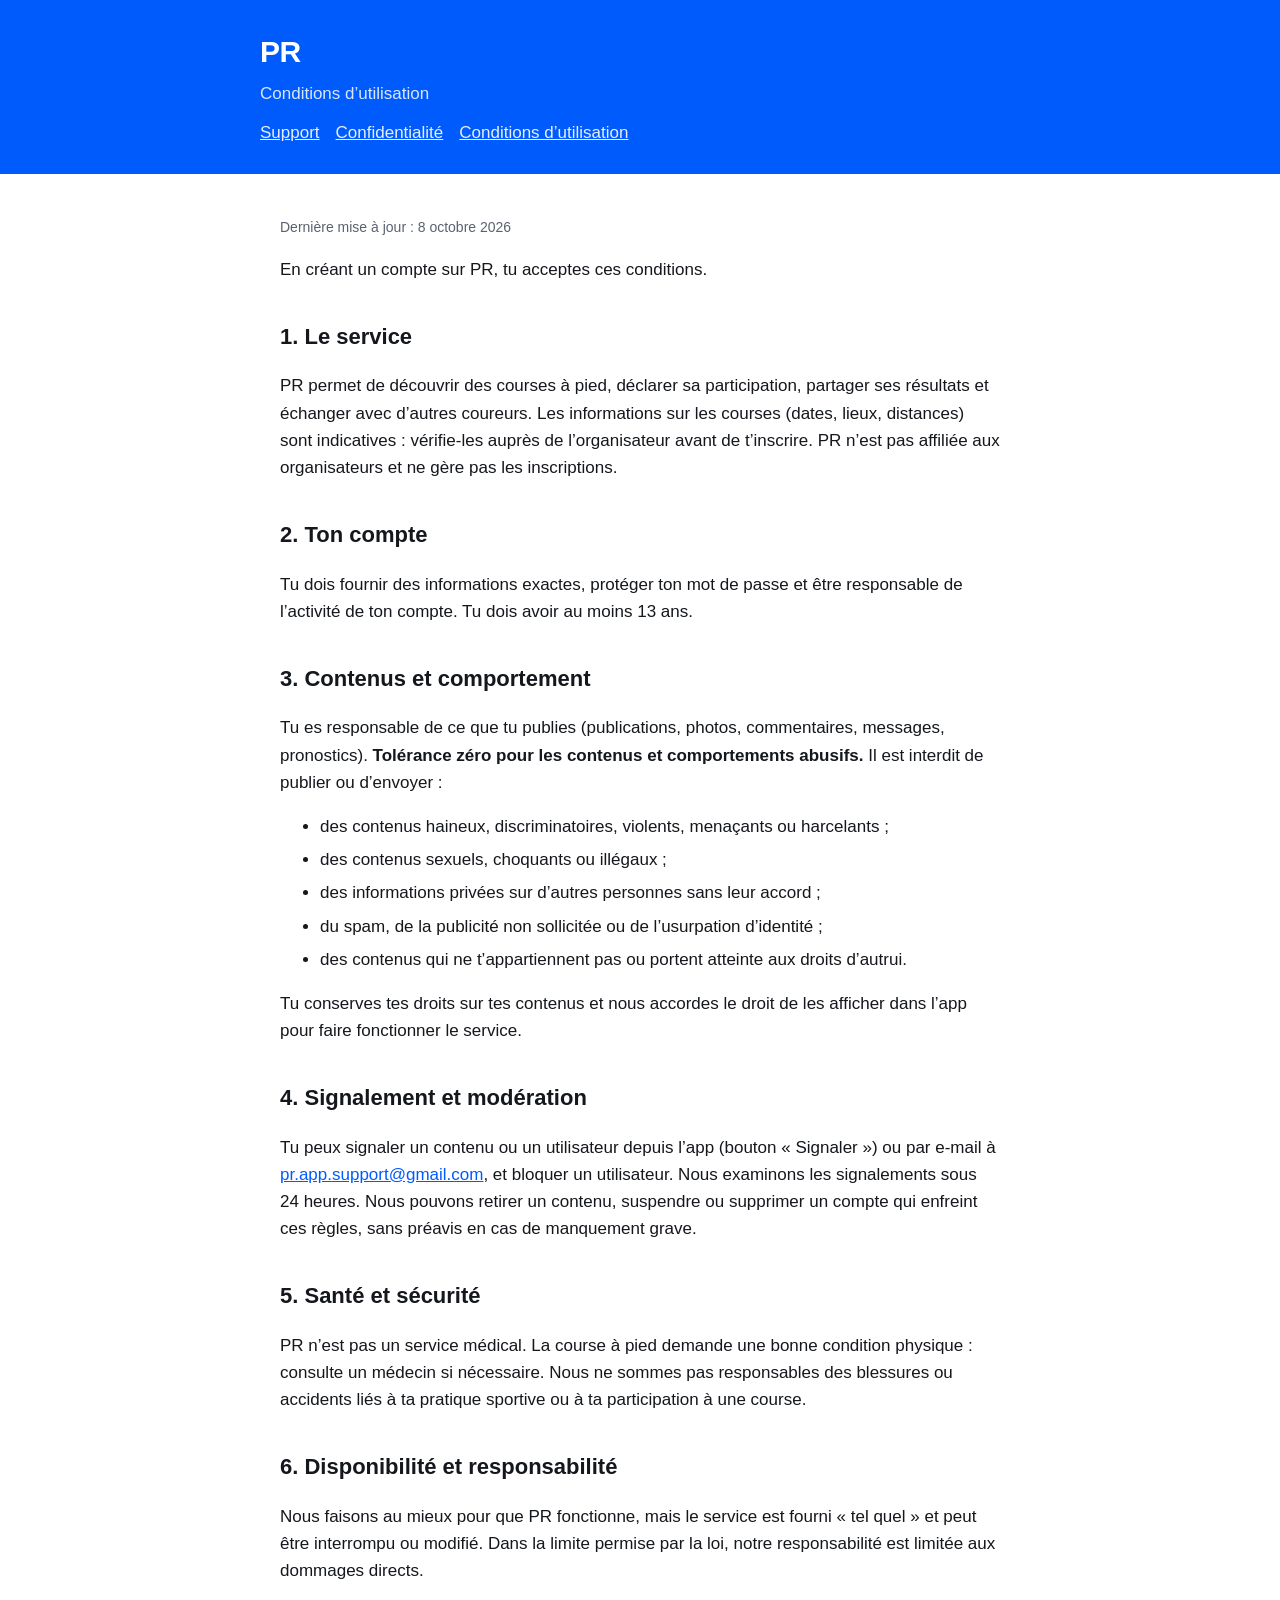
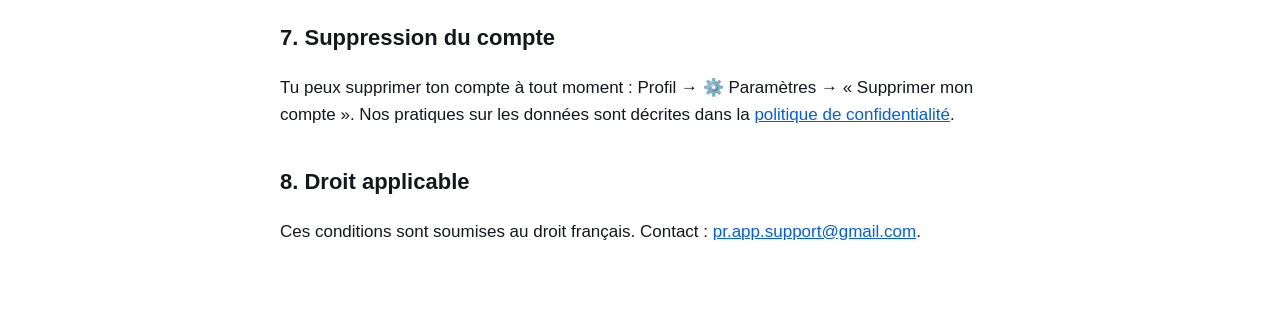
==== conditions.html @ 50560151 "Pages de support, confidentialité et conditions d'utilisation" ====
<!doctype html><html lang="fr"><head><meta charset="utf-8"><meta name="viewport" content="width=device-width,initial-scale=1"><title>Conditions d’utilisation — PR</title><link rel="stylesheet" href="style.css"></head><body><header><div><h1>PR</h1><p>Conditions d’utilisation</p><nav><a href="index.html">Support</a><a href="confidentialite.html">Confidentialité</a><a href="conditions.html">Conditions d’utilisation</a></nav></div></header><main>
<p class="maj">Dernière mise à jour : 8 octobre 2026</p>
<p>En créant un compte sur PR, tu acceptes ces conditions.</p>

<h2>1. Le service</h2>
<p>PR permet de découvrir des courses à pied, déclarer sa participation, partager ses résultats et échanger avec d’autres coureurs. Les informations sur les courses (dates, lieux, distances) sont indicatives : vérifie-les auprès de l’organisateur avant de t’inscrire. PR n’est pas affiliée aux organisateurs et ne gère pas les inscriptions.</p>

<h2>2. Ton compte</h2>
<p>Tu dois fournir des informations exactes, protéger ton mot de passe et être responsable de l’activité de ton compte. Tu dois avoir au moins 13 ans.</p>

<h2>3. Contenus et comportement</h2>
<p>Tu es responsable de ce que tu publies (publications, photos, commentaires, messages, pronostics). <strong>Tolérance zéro pour les contenus et comportements abusifs.</strong> Il est interdit de publier ou d’envoyer :</p>
<ul>
<li>des contenus haineux, discriminatoires, violents, menaçants ou harcelants ;</li>
<li>des contenus sexuels, choquants ou illégaux ;</li>
<li>des informations privées sur d’autres personnes sans leur accord ;</li>
<li>du spam, de la publicité non sollicitée ou de l’usurpation d’identité ;</li>
<li>des contenus qui ne t’appartiennent pas ou portent atteinte aux droits d’autrui.</li>
</ul>
<p>Tu conserves tes droits sur tes contenus et nous accordes le droit de les afficher dans l’app pour faire fonctionner le service.</p>

<h2>4. Signalement et modération</h2>
<p>Tu peux signaler un contenu ou un utilisateur depuis l’app (bouton « Signaler ») ou par e-mail à <a href="mailto:pr.app.support@gmail.com">pr.app.support@gmail.com</a>, et bloquer un utilisateur. Nous examinons les signalements sous 24 heures. Nous pouvons retirer un contenu, suspendre ou supprimer un compte qui enfreint ces règles, sans préavis en cas de manquement grave.</p>

<h2>5. Santé et sécurité</h2>
<p>PR n’est pas un service médical. La course à pied demande une bonne condition physique : consulte un médecin si nécessaire. Nous ne sommes pas responsables des blessures ou accidents liés à ta pratique sportive ou à ta participation à une course.</p>

<h2>6. Disponibilité et responsabilité</h2>
<p>Nous faisons au mieux pour que PR fonctionne, mais le service est fourni « tel quel » et peut être interrompu ou modifié. Dans la limite permise par la loi, notre responsabilité est limitée aux dommages directs.</p>

<h2>7. Suppression du compte</h2>
<p>Tu peux supprimer ton compte à tout moment : Profil → ⚙️ Paramètres → « Supprimer mon compte ». Nos pratiques sur les données sont décrites dans la <a href="confidentialite.html">politique de confidentialité</a>.</p>

<h2>8. Droit applicable</h2>
<p>Ces conditions sont soumises au droit français. Contact : <a href="mailto:pr.app.support@gmail.com">pr.app.support@gmail.com</a>.</p>
</main></body></html>
---- style.css ----
:root{--bg:#fff;--fg:#14171c;--muted:#5a6270;--brand:#005BFD;--card:#f3f6fb;--line:#e1e6ee}
@media (prefers-color-scheme:dark){:root{--bg:#0d0f13;--fg:#eef1f6;--muted:#9aa4b2;--brand:#5b9bff;--card:#171b22;--line:#262c36}}
*{box-sizing:border-box}
body{margin:0;background:var(--bg);color:var(--fg);font:17px/1.6 -apple-system,BlinkMacSystemFont,"Segoe UI",Roboto,sans-serif}
header{background:#005BFD;color:#fff;padding:28px 20px}
header div,main{max-width:760px;margin:0 auto}
header h1{margin:0;font-size:30px;letter-spacing:-.5px}
header p{margin:4px 0 0;opacity:.85}
main{padding:28px 20px 60px}
h2{margin-top:36px;font-size:22px}
a{color:var(--brand)}
.card{background:var(--card);border:1px solid var(--line);border-radius:14px;padding:16px 18px;margin:14px 0}
nav{display:flex;gap:16px;flex-wrap:wrap;margin-top:12px}
nav a{color:#fff;opacity:.9}
.maj{color:var(--muted);font-size:14px}
li{margin:6px 0}
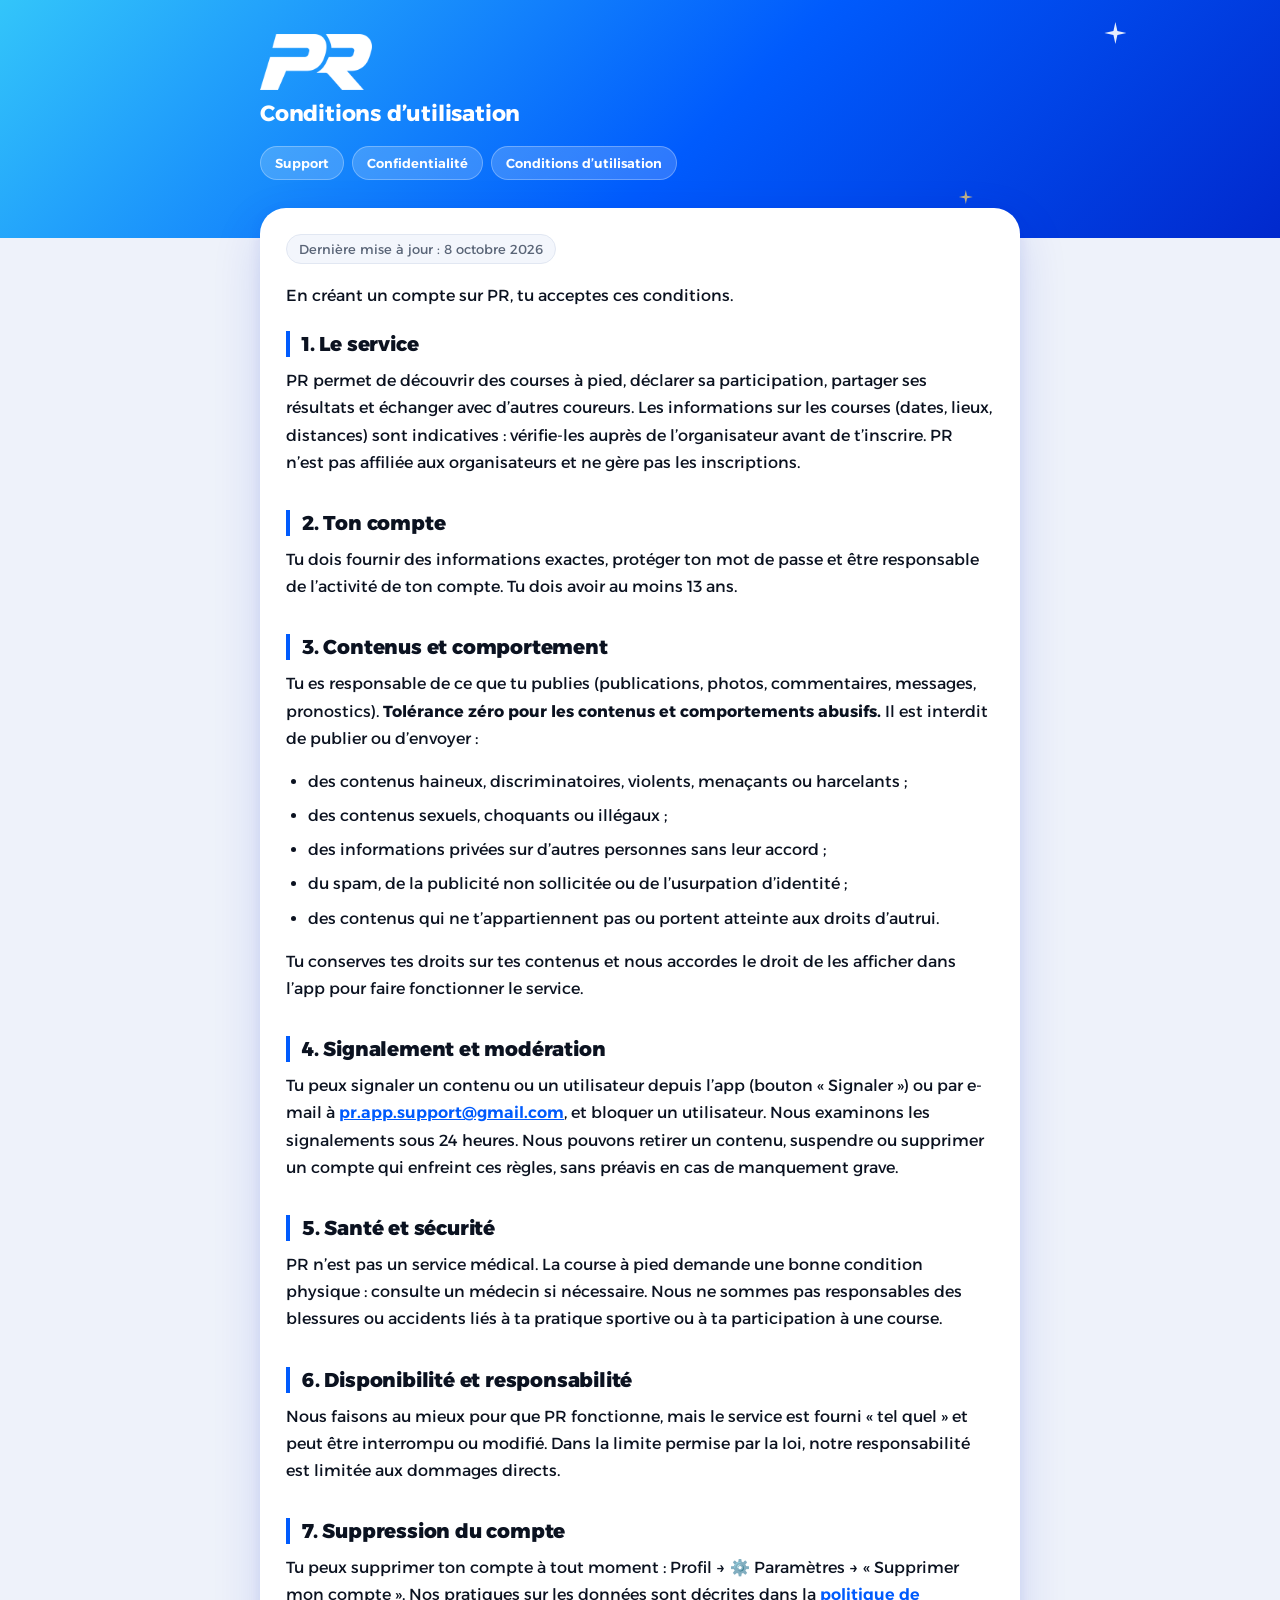
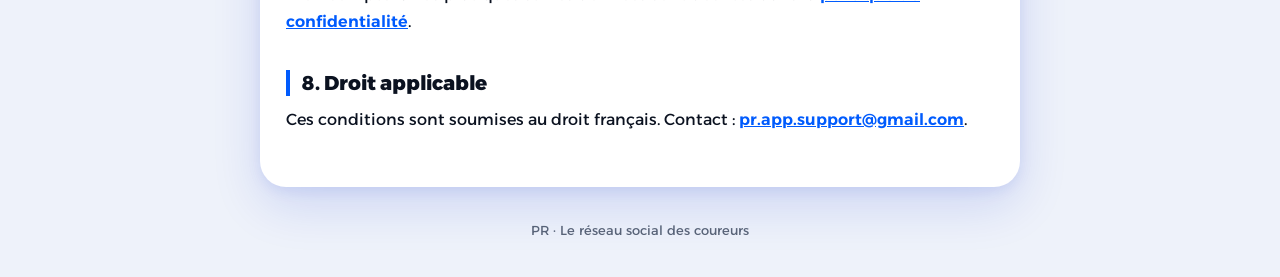
==== commit 23a1f3cd: "Site vitrine en page d'accueil de prapp.fr, support déplacé sur support.html Co-Authored-By: Claude " ====
--- a/conditions.html
+++ b/conditions.html
@@ -1,4 +1,4 @@
-<!doctype html><html lang="fr"><head><meta charset="utf-8"><meta name="viewport" content="width=device-width,initial-scale=1"><title>Conditions d’utilisation — PR</title><link rel="stylesheet" href="style.css"></head><body><header><div><h1>PR</h1><p>Conditions d’utilisation</p><nav><a href="index.html">Support</a><a href="confidentialite.html">Confidentialité</a><a href="conditions.html">Conditions d’utilisation</a></nav></div></header><main>
+<!doctype html><html lang="fr"><head><meta charset="utf-8"><meta name="viewport" content="width=device-width,initial-scale=1"><title>Conditions d’utilisation — PR</title><link rel="stylesheet" href="style.css"></head><body><header><div><h1>PR</h1><p>Conditions d’utilisation</p><nav><a href="support.html">Support</a><a href="confidentialite.html">Confidentialité</a><a href="conditions.html">Conditions d’utilisation</a></nav></div></header><main>
 <p class="maj">Dernière mise à jour : 8 octobre 2026</p>
 <p>En créant un compte sur PR, tu acceptes ces conditions.</p>
 
--- a/style.css
+++ b/style.css
@@ -1,16 +1,27 @@
-:root{--bg:#fff;--fg:#14171c;--muted:#5a6270;--brand:#005BFD;--card:#f3f6fb;--line:#e1e6ee}
-@media (prefers-color-scheme:dark){:root{--bg:#0d0f13;--fg:#eef1f6;--muted:#9aa4b2;--brand:#5b9bff;--card:#171b22;--line:#262c36}}
+@import url("https://fonts.googleapis.com/css2?family=Alexandria:wght@400;600;700;800&display=swap");
+:root{--bg:#EEF2FA;--panel:#fff;--fg:#0B1220;--muted:#5A6577;--brand:#005BFD;--card:#F3F6FC;--line:#E1E7F2;--shadow:0 18px 50px rgba(1,41,205,.14),0 4px 14px rgba(1,41,205,.08)}
+@media (prefers-color-scheme:dark){:root{--bg:#0D1018;--panel:#161B25;--fg:#EEF1F7;--muted:#9AA6B8;--brand:#5B9BFF;--card:#1D2430;--line:#283142;--shadow:0 18px 50px rgba(0,0,0,.45)}}
 *{box-sizing:border-box}
-body{margin:0;background:var(--bg);color:var(--fg);font:17px/1.6 -apple-system,BlinkMacSystemFont,"Segoe UI",Roboto,sans-serif}
-header{background:#005BFD;color:#fff;padding:28px 20px}
+body{margin:0;background:var(--bg);color:var(--fg);font:16px/1.7 "Alexandria",-apple-system,BlinkMacSystemFont,"Segoe UI",Roboto,Helvetica,Arial,sans-serif;-webkit-text-size-adjust:100%}
+header{position:relative;overflow:hidden;color:#fff;padding:34px 20px 58px;background:#005BFD linear-gradient(135deg,#33C5FA 0%,#005BFD 55%,#0129CD 100%)}
+header::before,header::after{content:"";position:absolute;pointer-events:none;background:#fff;clip-path:polygon(50% 0,59% 41%,100% 50%,59% 59%,50% 100%,41% 59%,0 50%,41% 41%);filter:drop-shadow(0 0 6px rgba(255,255,255,.7))}
+header::before{width:22px;height:22px;top:22px;right:12%;opacity:.9}
+header::after{width:14px;height:14px;bottom:34px;right:24%;opacity:.75;background:#FFD666}
 header div,main{max-width:760px;margin:0 auto}
-header h1{margin:0;font-size:30px;letter-spacing:-.5px}
-header p{margin:4px 0 0;opacity:.85}
-main{padding:28px 20px 60px}
-h2{margin-top:36px;font-size:22px}
-a{color:var(--brand)}
-.card{background:var(--card);border:1px solid var(--line);border-radius:14px;padding:16px 18px;margin:14px 0}
-nav{display:flex;gap:16px;flex-wrap:wrap;margin-top:12px}
-nav a{color:#fff;opacity:.9}
-.maj{color:var(--muted);font-size:14px}
-li{margin:6px 0}
+header h1{margin:0;width:112px;height:56px;overflow:hidden;text-indent:-9999px;background:url("logo-pr-blanc.png") no-repeat left center/contain}
+header p{margin:10px 0 0;font-size:22px;line-height:28px;font-weight:700;letter-spacing:-.2px;color:#fff}
+nav{display:flex;gap:8px;flex-wrap:wrap;margin-top:18px}
+nav a{color:#fff;text-decoration:none;font-size:13px;font-weight:600;line-height:18px;padding:7px 14px;border-radius:999px;background:rgba(255,255,255,.18);border:1px solid rgba(255,255,255,.28)}
+nav a:hover{background:rgba(255,255,255,.3)}
+main{position:relative;z-index:1;width:calc(100% - 28px);margin:-30px auto 26px;background:var(--panel);border-radius:26px;padding:26px 26px 40px;box-shadow:var(--shadow)}
+h2{margin:34px 0 10px;font-size:20px;line-height:26px;font-weight:800;letter-spacing:-.2px;padding-left:12px;border-left:4px solid var(--brand)}
+h2:first-of-type{margin-top:22px}
+p{margin:0 0 14px}
+a{color:var(--brand);font-weight:600}
+strong{font-weight:700}
+ul,ol{padding-left:22px}
+li{margin:7px 0}
+.card{background:var(--card);border:1px solid var(--line);border-radius:18px;padding:16px 18px;margin:14px 0}
+.maj{display:inline-block;color:var(--muted);font-size:13px;line-height:18px;background:var(--card);border:1px solid var(--line);border-radius:999px;padding:5px 12px;margin:0 0 18px}
+body::after{content:"PR · Le réseau social des coureurs";display:block;text-align:center;color:var(--muted);font-size:13px;padding:6px 20px 36px}
+@media (max-width:420px){main{padding:22px 18px 34px;border-radius:22px}header p{font-size:20px}}
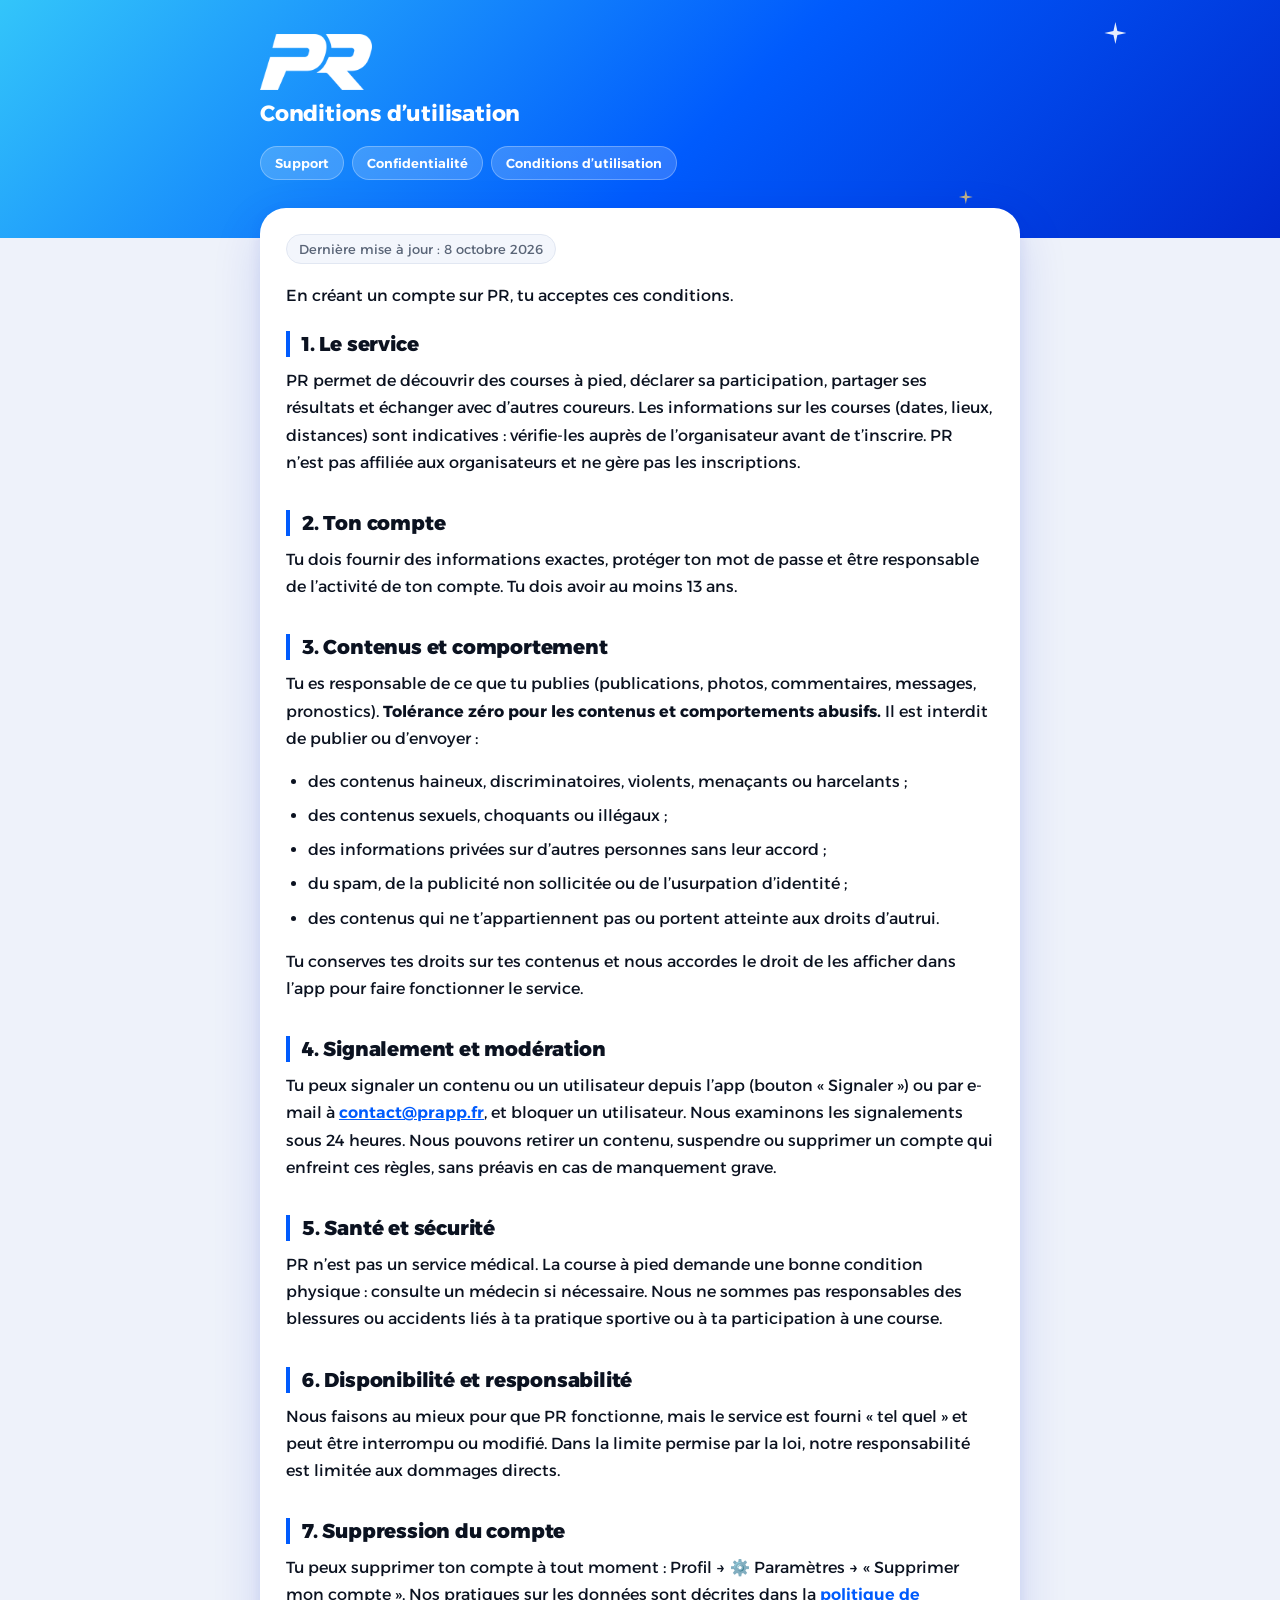
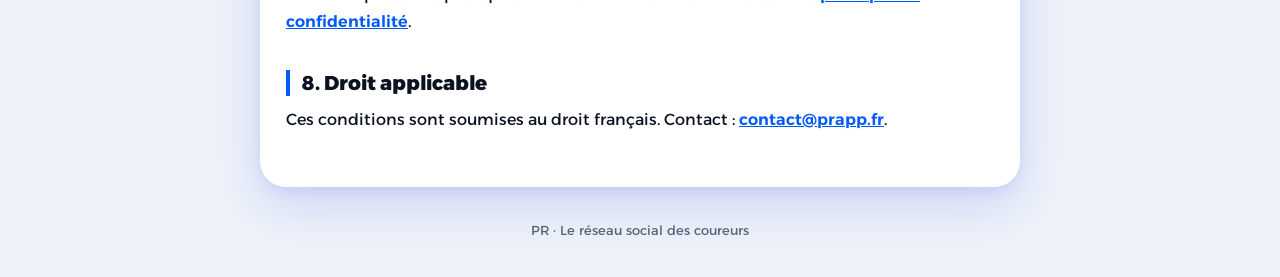
==== commit 9a304e3c: "Contact public : contact@prapp.fr à la place du Gmail Co-Authored-By: Claude Sonnet 5.5 <noreply@ant" ====
--- a/conditions.html
+++ b/conditions.html
@@ -20,7 +20,7 @@
 <p>Tu conserves tes droits sur tes contenus et nous accordes le droit de les afficher dans l’app pour faire fonctionner le service.</p>
 
 <h2>4. Signalement et modération</h2>
-<p>Tu peux signaler un contenu ou un utilisateur depuis l’app (bouton « Signaler ») ou par e-mail à <a href="mailto:pr.app.support@gmail.com">pr.app.support@gmail.com</a>, et bloquer un utilisateur. Nous examinons les signalements sous 24 heures. Nous pouvons retirer un contenu, suspendre ou supprimer un compte qui enfreint ces règles, sans préavis en cas de manquement grave.</p>
+<p>Tu peux signaler un contenu ou un utilisateur depuis l’app (bouton « Signaler ») ou par e-mail à <a href="mailto:contact@prapp.fr">contact@prapp.fr</a>, et bloquer un utilisateur. Nous examinons les signalements sous 24 heures. Nous pouvons retirer un contenu, suspendre ou supprimer un compte qui enfreint ces règles, sans préavis en cas de manquement grave.</p>
 
 <h2>5. Santé et sécurité</h2>
 <p>PR n’est pas un service médical. La course à pied demande une bonne condition physique : consulte un médecin si nécessaire. Nous ne sommes pas responsables des blessures ou accidents liés à ta pratique sportive ou à ta participation à une course.</p>
@@ -32,5 +32,5 @@
 <p>Tu peux supprimer ton compte à tout moment : Profil → ⚙️ Paramètres → « Supprimer mon compte ». Nos pratiques sur les données sont décrites dans la <a href="confidentialite.html">politique de confidentialité</a>.</p>
 
 <h2>8. Droit applicable</h2>
-<p>Ces conditions sont soumises au droit français. Contact : <a href="mailto:pr.app.support@gmail.com">pr.app.support@gmail.com</a>.</p>
+<p>Ces conditions sont soumises au droit français. Contact : <a href="mailto:contact@prapp.fr">contact@prapp.fr</a>.</p>
 </main></body></html>
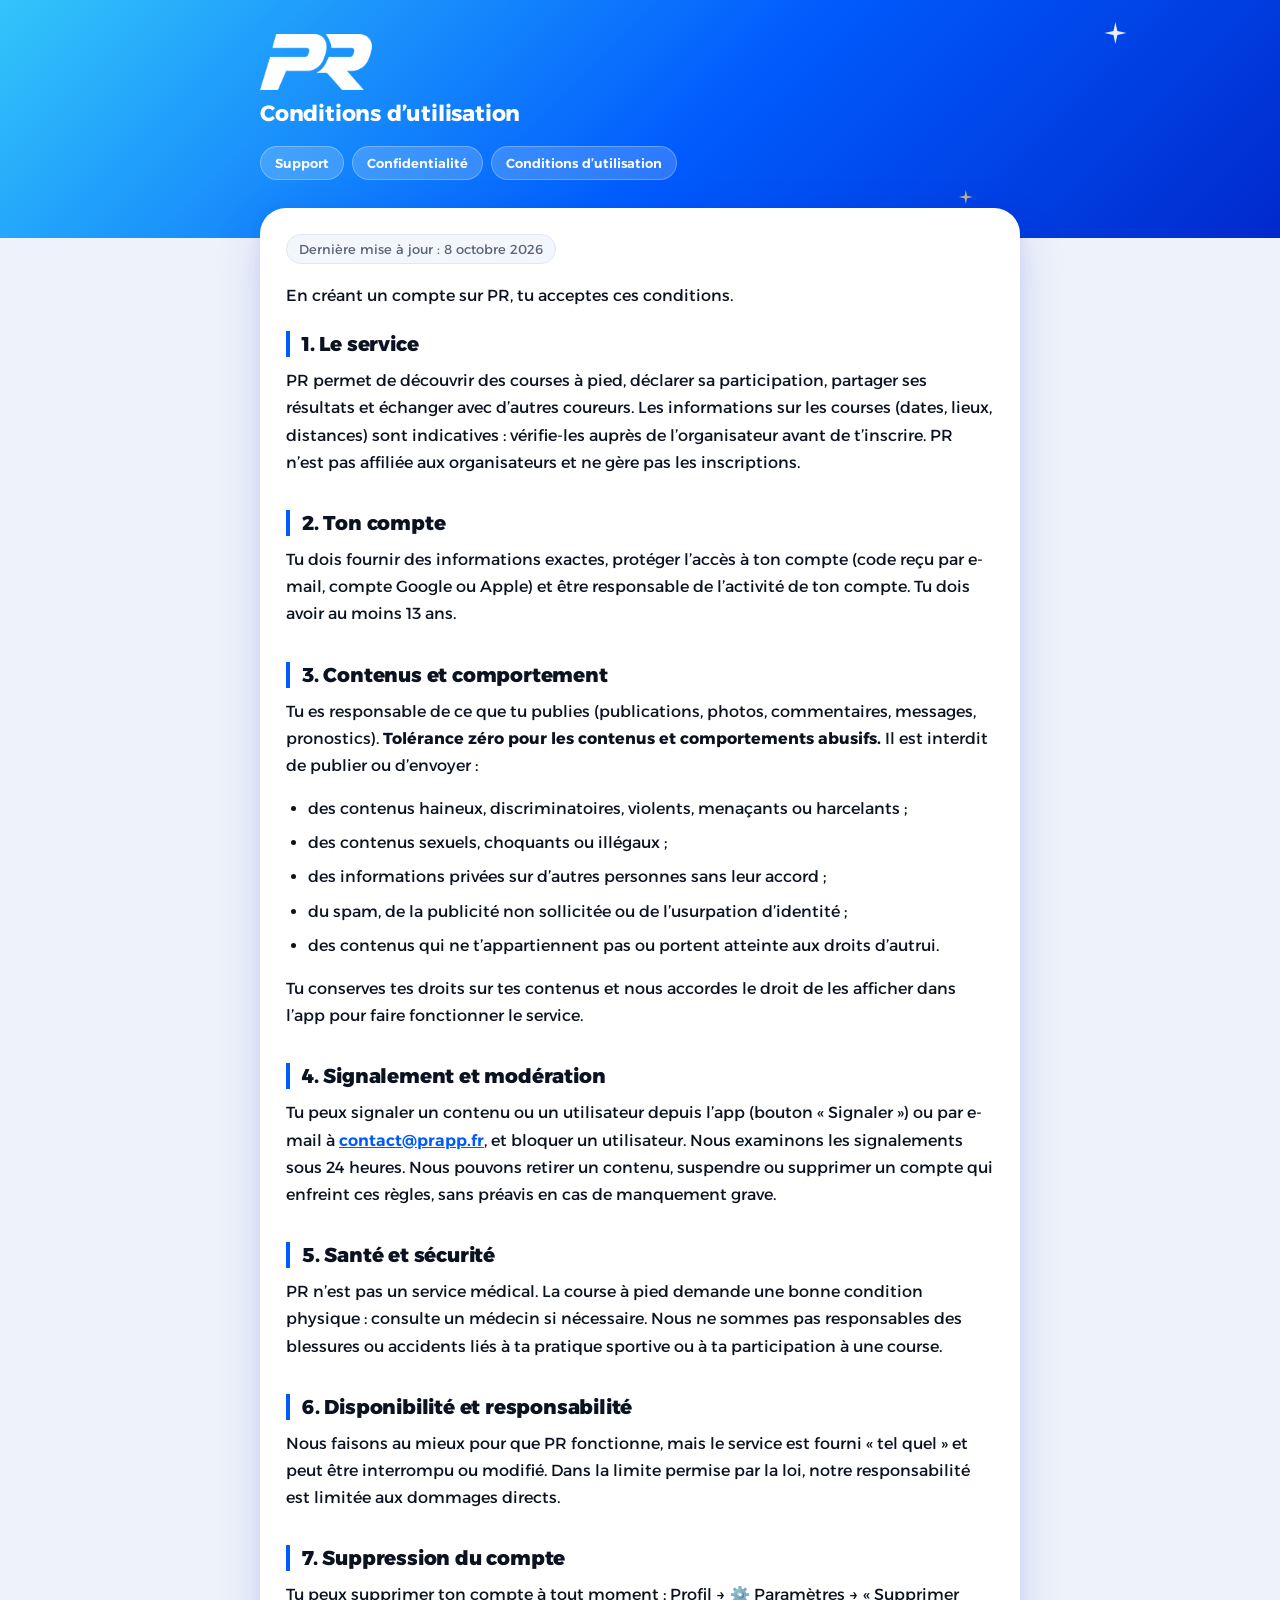
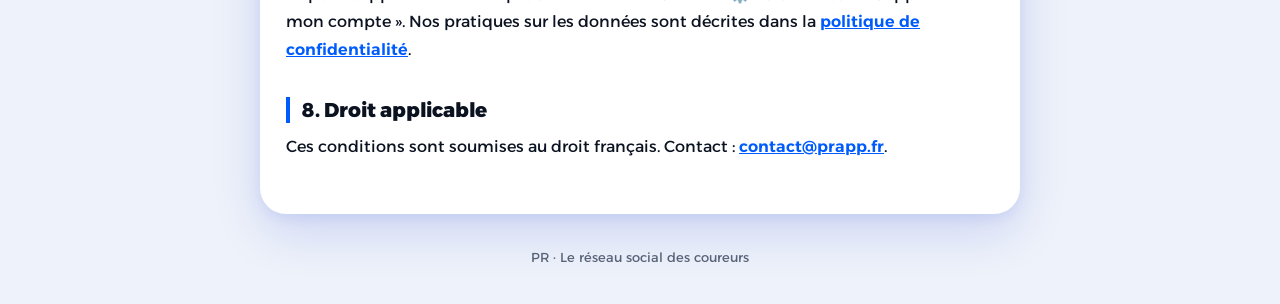
==== commit 368bb478: "Politique de confidentialité : connexion Google/Apple sans mot de passe, abonnés et comptes privés, " ====
--- a/conditions.html
+++ b/conditions.html
@@ -6,7 +6,7 @@
 <p>PR permet de découvrir des courses à pied, déclarer sa participation, partager ses résultats et échanger avec d’autres coureurs. Les informations sur les courses (dates, lieux, distances) sont indicatives : vérifie-les auprès de l’organisateur avant de t’inscrire. PR n’est pas affiliée aux organisateurs et ne gère pas les inscriptions.</p>
 
 <h2>2. Ton compte</h2>
-<p>Tu dois fournir des informations exactes, protéger ton mot de passe et être responsable de l’activité de ton compte. Tu dois avoir au moins 13 ans.</p>
+<p>Tu dois fournir des informations exactes, protéger l’accès à ton compte (code reçu par e-mail, compte Google ou Apple) et être responsable de l’activité de ton compte. Tu dois avoir au moins 13 ans.</p>
 
 <h2>3. Contenus et comportement</h2>
 <p>Tu es responsable de ce que tu publies (publications, photos, commentaires, messages, pronostics). <strong>Tolérance zéro pour les contenus et comportements abusifs.</strong> Il est interdit de publier ou d’envoyer :</p>
